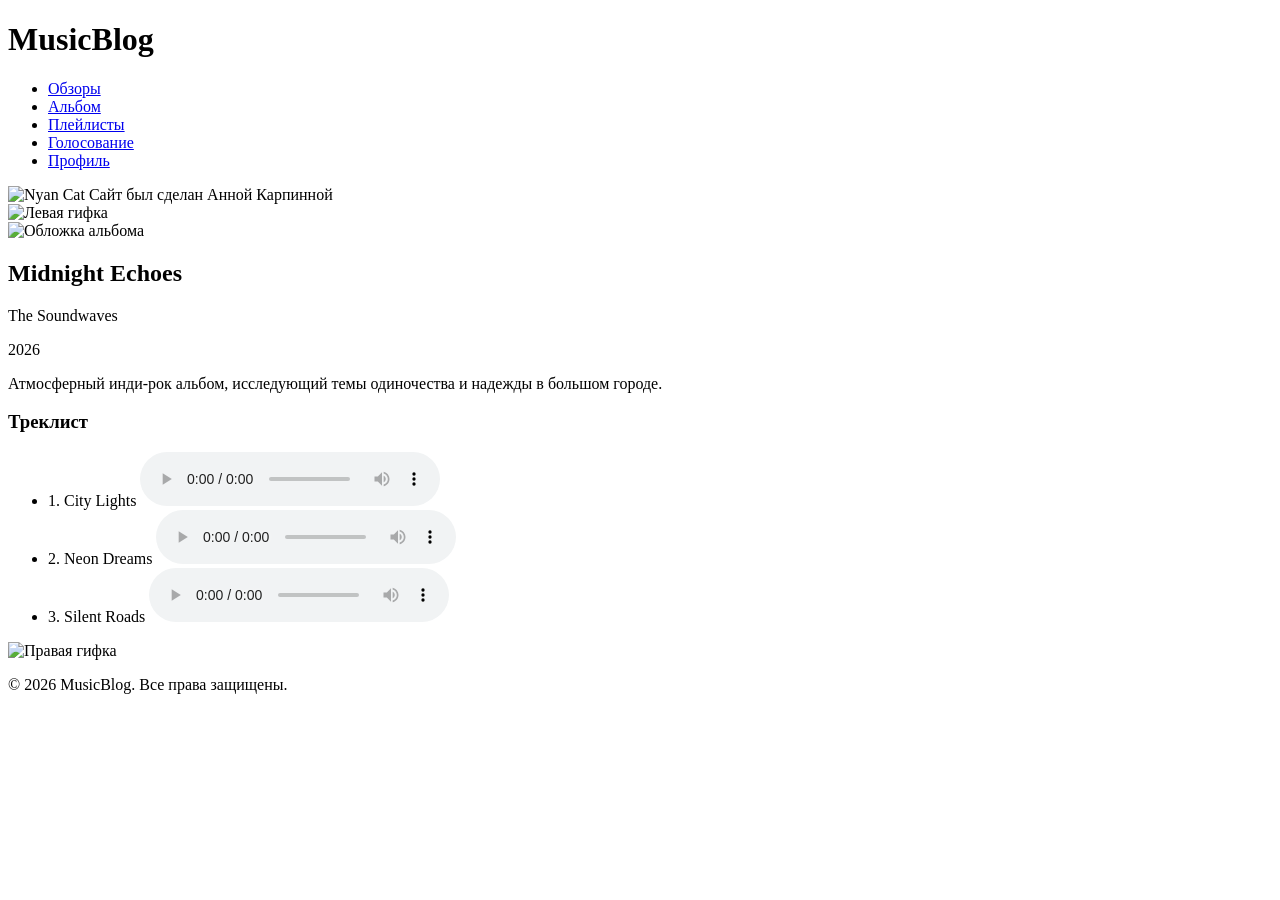
==== album.html @ 11b35b08 "Add files via upload" ====
<!DOCTYPE html>
<html lang="ru">
<head>
  <meta charset="UTF-8" />
  <meta name="viewport" content="width=device-width, initial-scale=1.0"/>
  <title>MusicBlog — Альбом</title>
  <link rel="stylesheet" href="css/style.css" />
</head>
<body>
  <header>
    <h1> MusicBlog</h1>
  </header>
  <nav>
    <ul>
      <li><a href="index.html">Обзоры</a></li>
      <li><a href="album.html" class="active">Альбом</a></li>
      <li><a href="playlists.html">Плейлисты</a></li>
      <li><a href="voting.html">Голосование</a></li>
      <li><a href="profile.html">Профиль</a></li>
    </ul>
  </nav>
  <!-- Бегущая строка -->
  <div class="ticker-wrap">
    <div class="ticker">
      <div class="ticker-item">
        <img src="https://raw.githubusercontent.com/AnnaKarpina/save_img/main/975688a56fd69efe0060173314902a14.gif" alt="Nyan Cat" class="ticker-gif">
        <span>Сайт был сделан Анной Карпинной</span>
      </div>
    </div>
  </div>
  
  <main class="main-with-gifs">
    <aside class="gif-container left-gif">
      <img src="https://raw.githubusercontent.com/AnnaKarpina/save_img/main/54c3b97471e0646adf3f01c661cfa048.gif" alt="Левая гифка">
    </aside>
    
    <div class="content">
      <article class="album-card">
        <img src="https://raw.githubusercontent.com/AnnaKarpina/save_img/main/2026-10-05_12-59.png" alt="Обложка альбома" class="album-cover">
        <h2>Midnight Echoes</h2>
        <p class="artist">The Soundwaves</p>
        <p class="year">2026</p>
        <p class="description">Атмосферный инди-рок альбом, исследующий темы одиночества и надежды в большом городе.</p>
        
        <h3>Треклист</h3>
        <ul class="tracklist">
          <li>
            <span>1. City Lights</span>
            <audio controls src="https://www.soundhelix.com/examples/mp3/SoundHelix-Song-1.mp3"></audio>
          </li>
          <li>
            <span>2. Neon Dreams</span>
            <audio controls src="https://www.soundhelix.com/examples/mp3/SoundHelix-Song-2.mp3"></audio>
          </li>
          <li>
            <span>3. Silent Roads</span>
            <audio controls src="https://www.soundhelix.com/examples/mp3/SoundHelix-Song-3.mp3"></audio>
          </li>
        </ul>
      </article>
    </div>
    
    <aside class="gif-container right-gif">
      <img src="https://raw.githubusercontent.com/AnnaKarpina/save_img/main/54c3b97471e0646adf3f01c661cfa048.gif" alt="Правая гифка">
    </aside>
  </main>
  
  <footer>
    <p>© 2026 MusicBlog. Все права защищены.</p>
  </footer>
</body>
</html>
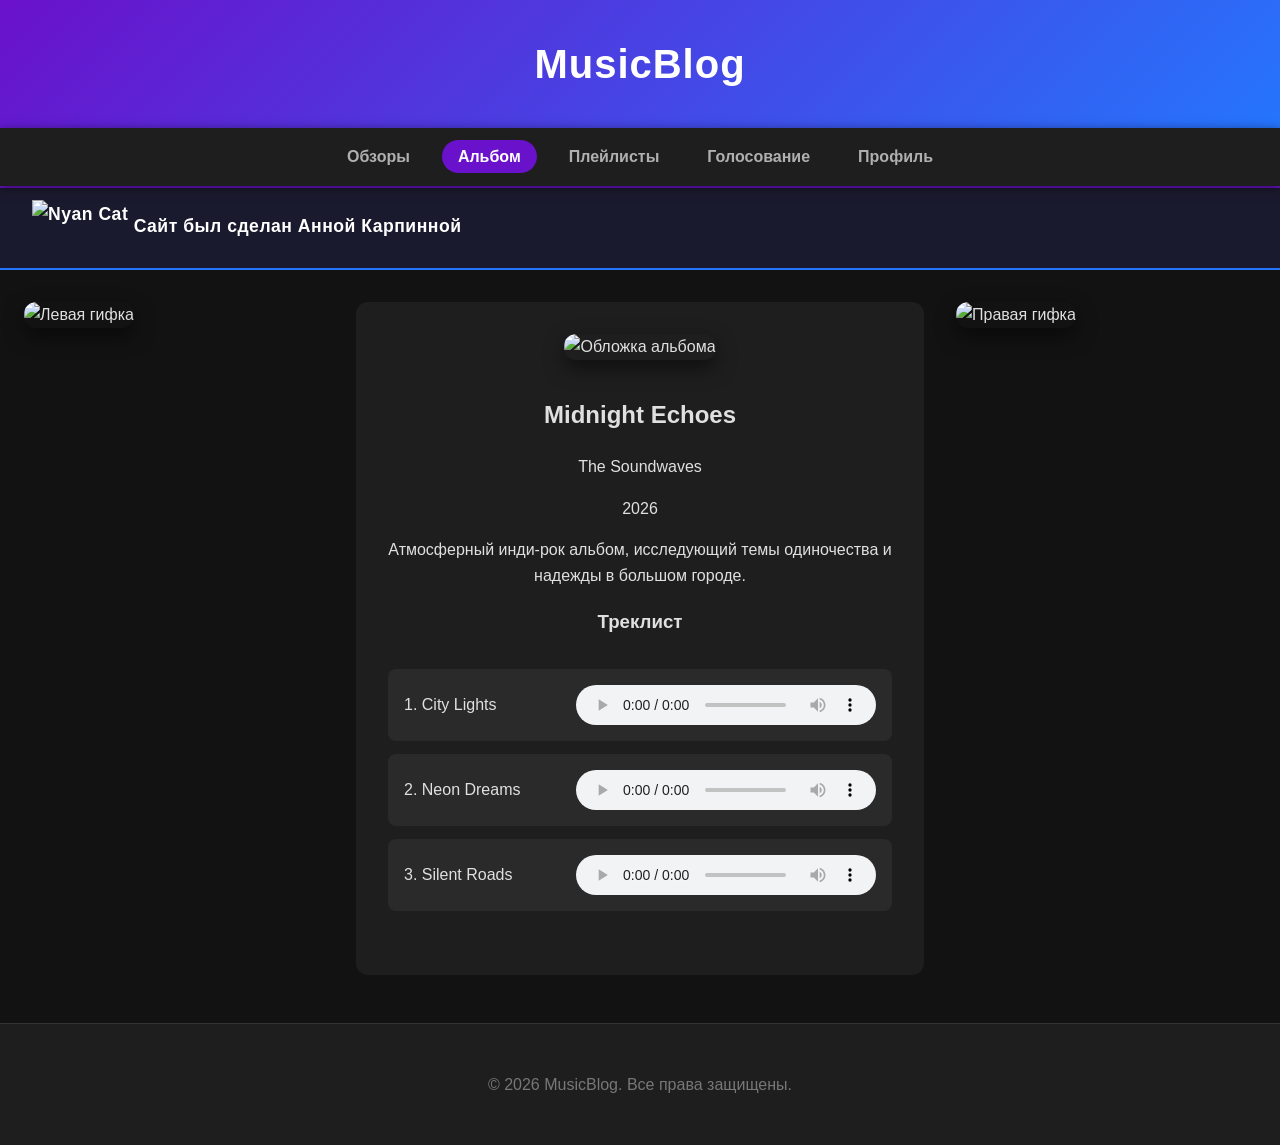
==== commit a08e8184: "Add files via upload" ====
--- a/album.html
+++ b/album.html
@@ -4,7 +4,7 @@
   <meta charset="UTF-8" />
   <meta name="viewport" content="width=device-width, initial-scale=1.0"/>
   <title>MusicBlog — Альбом</title>
-  <link rel="stylesheet" href="css/style.css" />
+  <link rel="stylesheet" href="style.css" />
 </head>
 <body>
   <header>
--- a/style.css
+++ b/style.css
@@ -0,0 +1,259 @@
+body {
+  font-family: 'Segoe UI', Tahoma, Geneva, Verdana, sans-serif;
+  margin: 0;
+  padding: 0;
+  background-color: #121212;
+  color: #e0e0e0;
+  line-height: 1.6;
+}
+
+header {
+  background: linear-gradient(135deg, #6a11cb 0%, #2575fc 100%);
+  color: white;
+  padding: 2rem;
+  text-align: center;
+}
+
+header h1 { margin: 0; font-size: 2.5rem; letter-spacing: 1px; }
+header p { margin: 0.5rem 0 0; opacity: 0.9; }
+
+nav {
+  background-color: #1e1e1e;
+  padding: 1rem;
+  position: sticky;
+  top: 0;
+  z-index: 100;
+  box-shadow: 0 2px 10px rgba(0,0,0,0.5);
+}
+
+nav ul {
+  list-style: none;
+  margin: 0;
+  padding: 0;
+  display: flex;
+  flex-wrap: wrap;
+  justify-content: center;
+  gap: 1rem;
+}
+
+nav a {
+  text-decoration: none;
+  color: #b0b0b0;
+  font-weight: 600;
+  padding: 0.5rem 1rem;
+  border-radius: 20px;
+  transition: all 0.3s ease;
+}
+
+nav a:hover, nav a.active {
+  background-color: #6a11cb;
+  color: white;
+}
+
+main {
+  max-width: 1000px;
+  margin: 2rem auto;
+  padding: 0 1.5rem;
+}
+
+/* Карточки */
+.review-card, .profile-section, .voting-card {
+  background-color: #1e1e1e;
+  border-radius: 12px;
+  padding: 1.5rem;
+  margin-bottom: 1.5rem;
+  border: 1px solid #333;
+}
+
+.review-card h2 { color: #2575fc; margin-top: 0; }
+.meta { color: #aaa; font-style: italic; }
+.rating { color: #ffd700; font-weight: bold; }
+
+/* Комментарии */
+.comments-section { margin-top: 1.5rem; padding-top: 1rem; border-top: 1px solid #333; }
+.comment { background-color: #2a2a2a; padding: 0.8rem; border-radius: 8px; margin-bottom: 0.5rem; }
+.comment-form { display: flex; flex-direction: column; gap: 0.5rem; margin-top: 1rem; }
+.comment-form input, .comment-form textarea {
+  background-color: #2a2a2a;
+  border: 1px solid #444;
+  color: white;
+  padding: 0.8rem;
+  border-radius: 6px;
+  font-family: inherit;
+}
+.comment-form button {
+  background-color: #2575fc;
+  color: white;
+  border: none;
+  padding: 0.8rem;
+  border-radius: 6px;
+  cursor: pointer;
+  font-weight: bold;
+  transition: background 0.3s;
+}
+.comment-form button:hover { background-color: #1a5bca; }
+
+/* Альбом */
+.album-card { text-align: center; background-color: #1e1e1e; padding: 2rem; border-radius: 12px; }
+.album-cover { width: 250px; height: 250px; object-fit: cover; border-radius: 12px; box-shadow: 0 8px 20px rgba(0,0,0,0.5); margin-bottom: 1rem; }
+.tracklist { list-style: none; padding: 0; text-align: left; max-width: 600px; margin: 2rem auto; }
+.tracklist li {
+  background-color: #2a2a2a;
+  margin-bottom: 0.8rem;
+  padding: 1rem;
+  border-radius: 8px;
+  display: flex;
+  justify-content: space-between;
+  align-items: center;
+  flex-wrap: wrap;
+  gap: 1rem;
+}
+.tracklist audio { height: 40px; max-width: 300px; }
+
+/* Плейлисты */
+.playlists-grid { display: grid; grid-template-columns: repeat(auto-fill, minmax(280px, 1fr)); gap: 1.5rem; }
+.playlist-card {
+  background-color: #1e1e1e;
+  border-radius: 12px;
+  padding: 1.5rem;
+  text-align: center;
+  border: 1px solid #333;
+  transition: transform 0.3s;
+}
+.playlist-card:hover { transform: translateY(-5px); border-color: #6a11cb; }
+.playlist-card img { width: 100%; border-radius: 8px; margin-bottom: 1rem; }
+.track-list { list-style: none; padding: 0; text-align: left; font-size: 0.9rem; color: #aaa; }
+.btn-play {
+  background-color: #1db954;
+  color: white;
+  border: none;
+  padding: 0.8rem 1.5rem;
+  border-radius: 20px;
+  cursor: pointer;
+  font-weight: bold;
+  margin-top: 1rem;
+  width: 100%;
+  transition: background 0.3s;
+}
+.btn-play:hover { background-color: #1ed760; }
+
+/* Голосование */
+.voting-card { display: flex; justify-content: space-between; align-items: center; }
+.btn-vote {
+  background-color: #e91e63;
+  color: white;
+  border: none;
+  padding: 0.8rem 1.5rem;
+  border-radius: 20px;
+  cursor: pointer;
+  font-weight: bold;
+  transition: background 0.3s;
+}
+.btn-vote:hover { background-color: #c2185b; }
+
+/* Профиль */
+.profile-header { text-align: center; margin-bottom: 2rem; }
+.avatar { font-size: 4rem; margin-bottom: 0.5rem; }
+
+footer {
+  text-align: center;
+  padding: 2rem;
+  background-color: #1e1e1e;
+  color: #777;
+  margin-top: 3rem;
+  border-top: 1px solid #333;
+}
+
+/* --- Бегущая строка (Ticker) --- */
+.ticker-wrap {
+  width: 100%;
+  overflow: hidden; /* Скрываем текст, когда он уходит за границы */
+  background-color: #1a1a2e; /* Тёмный фон, сочетающийся с вашим дизайном */
+  border-top: 2px solid #6a11cb;
+  border-bottom: 2px solid #2575fc;
+  padding: 0.8rem 0;
+  white-space: nowrap; /* Запрещаем перенос текста на новую строку */
+  display: flex;
+  align-items: center;  
+}
+
+.ticker {
+  display: inline-block;
+  animation: ticker-scroll 15s linear infinite; /* 15s — это скорость (чем меньше число, тем быстрее) */
+}
+
+.ticker-item {
+  display: inline-flex;
+  align-items: center;
+  gap: 10px;  
+  display: inline-block;
+  padding: 0 2rem;
+  font-size: 1.1rem;
+  font-weight: 600;
+  color: #ffffff;
+  letter-spacing: 0.5px;
+}
+
+.ticker-gif {
+  height: 55px;
+  width: auto;
+  display: inline-block;
+  vertical-align: middle;
+}
+
+@keyframes ticker-scroll {
+  0% {
+    transform: translateX(100vw);
+  }
+  100% {
+    transform: translateX(-100%);
+  }
+}
+
+.ticker-wrap:hover .ticker {
+  animation-play-state: paused;
+}
+
+/* Гифки */
+.main-with-gifs {
+  display: flex;
+  justify-content: center;
+  gap: 2rem;
+  max-width: 1400px;
+  margin: 2rem auto;
+  padding: 0 1.5rem;
+  align-items: flex-start;
+}
+
+.gif-container {
+  flex: 0 0 300px;
+  position: sticky;
+  top: 100px;
+}
+
+.gif-container img {
+  width: 100%;
+  height: 700px;
+  object-fit: cover;
+  border-radius: 12px;
+  box-shadow: 0 8px 20px rgba(0,0,0,0.5);
+}
+
+.content {
+  flex: 1;
+  max-width: 700px;
+}
+
+/* На планшетах убираем левую гифку */
+@media (max-width: 1200px) {
+  .left-gif {
+    display: none;
+  }
+}
+
+/* На телефонах убираем обе */
+@media (max-width: 768px) {
+  .gif-container {
+    display: none;
+  }
+}
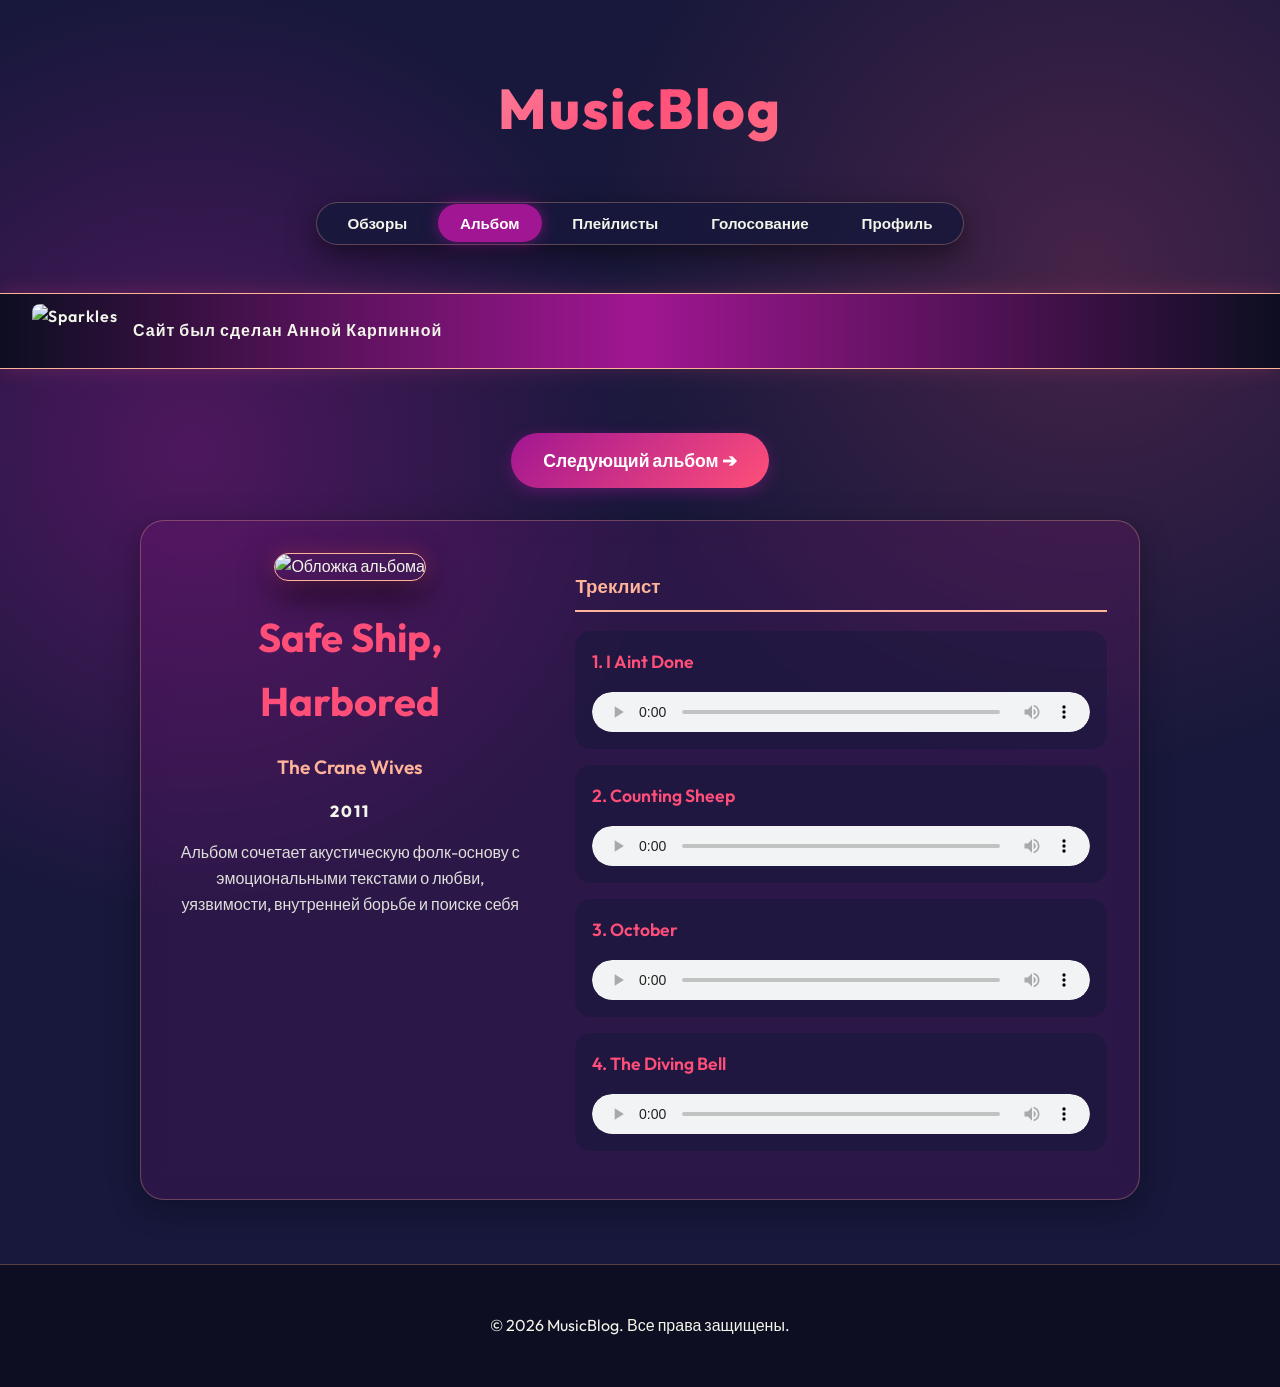
==== commit 0b830416: "Add files via upload" ====
--- a/album.html
+++ b/album.html
@@ -8,7 +8,7 @@
 </head>
 <body>
   <header>
-    <h1> MusicBlog</h1>
+    <h1>MusicBlog</h1>
   </header>
   <nav>
     <ul>
@@ -19,54 +19,37 @@
       <li><a href="profile.html">Профиль</a></li>
     </ul>
   </nav>
-  <!-- Бегущая строка -->
+  
   <div class="ticker-wrap">
     <div class="ticker">
       <div class="ticker-item">
-        <img src="https://raw.githubusercontent.com/AnnaKarpina/save_img/main/975688a56fd69efe0060173314902a14.gif" alt="Nyan Cat" class="ticker-gif">
+        <img src="https://raw.githubusercontent.com/AnnaKarpina/my_site/main/sparks.gif" alt="Sparkles" class="ticker-gif">
         <span>Сайт был сделан Анной Карпинной</span>
       </div>
     </div>
   </div>
   
   <main class="main-with-gifs">
-    <aside class="gif-container left-gif">
-      <img src="https://raw.githubusercontent.com/AnnaKarpina/save_img/main/54c3b97471e0646adf3f01c661cfa048.gif" alt="Левая гифка">
-    </aside>
-    
-    <div class="content">
-      <article class="album-card">
-        <img src="https://raw.githubusercontent.com/AnnaKarpina/save_img/main/2026-10-05_12-59.png" alt="Обложка альбома" class="album-cover">
-        <h2>Midnight Echoes</h2>
-        <p class="artist">The Soundwaves</p>
-        <p class="year">2026</p>
-        <p class="description">Атмосферный инди-рок альбом, исследующий темы одиночества и надежды в большом городе.</p>
-        
-        <h3>Треклист</h3>
-        <ul class="tracklist">
-          <li>
-            <span>1. City Lights</span>
-            <audio controls src="https://www.soundhelix.com/examples/mp3/SoundHelix-Song-1.mp3"></audio>
-          </li>
-          <li>
-            <span>2. Neon Dreams</span>
-            <audio controls src="https://www.soundhelix.com/examples/mp3/SoundHelix-Song-2.mp3"></audio>
-          </li>
-          <li>
-            <span>3. Silent Roads</span>
-            <audio controls src="https://www.soundhelix.com/examples/mp3/SoundHelix-Song-3.mp3"></audio>
-          </li>
-        </ul>
-      </article>
+    <div class="content" style="max-width: 1000px; margin: 0 auto;">
+      
+      <!-- Кнопка переключения альбомов -->
+      <div style="text-align: center; margin-bottom: 2rem;">
+        <button class="btn-switch" onclick="switchAlbum()">Следующий альбом ➔</button>
+      </div>
+
+      <!-- Контейнер для рендера альбома -->
+      <div id="album-container">
+        <p>Загрузка альбома...</p>
+      </div>
+
     </div>
-    
-    <aside class="gif-container right-gif">
-      <img src="https://raw.githubusercontent.com/AnnaKarpina/save_img/main/54c3b97471e0646adf3f01c661cfa048.gif" alt="Правая гифка">
-    </aside>
   </main>
   
   <footer>
     <p>© 2026 MusicBlog. Все права защищены.</p>
   </footer>
+  
+  <!-- Подключаем скрипт для рендера -->
+  <script src="script.js"></script>
 </body>
 </html>
--- a/style.css
+++ b/style.css
@@ -1,29 +1,70 @@
+/* Импорт шрифта для большей индивидуальности */
+@import url('https://fonts.googleapis.com/css2?family=Outfit:wght@300;400;600;800&display=swap');
+
+:root {
+  /* Новая неоновая палитра */
+  --lilac: #F2F5EA;    /* Ivory - Основной текст */
+  --pink: #FF4F79;     /* Bubblegum Pink - Заголовки, акценты */
+  --violet: #FFB49A;   /* Powder Blush - Рамки, фокусы */
+  --cobalt: #A11692;   /* Dark Magenta - Кнопки, активные элементы */
+  --ink: #17183B;      /* Space Indigo - Основной фон */
+
+  /* Дополнительные оттенки */
+  --bg-dark: #0D0E21;  /* Темный индиго - Футер, бегущая строка */
+  --card-bg: rgba(161, 22, 146, 0.15); /* Маджента с прозрачностью */
+  --glass-border: rgba(255, 180, 154, 0.3); /* Powder Blush с прозрачностью */
+}
+
 body {
-  font-family: 'Segoe UI', Tahoma, Geneva, Verdana, sans-serif;
+  font-family: 'Outfit', sans-serif;
   margin: 0;
   padding: 0;
-  background-color: #121212;
-  color: #e0e0e0;
+  background-color: var(--ink);
+  background-image:
+    radial-gradient(circle at 15% 50%, rgba(161, 22, 146, 0.4), transparent 40%),
+    radial-gradient(circle at 85% 30%, rgba(255, 79, 121, 0.2), transparent 40%);
+  background-attachment: fixed;
+  color: var(--lilac);
   line-height: 1.6;
 }
 
 header {
-  background: linear-gradient(135deg, #6a11cb 0%, #2575fc 100%);
-  color: white;
-  padding: 2rem;
+  padding: 4rem 2rem 3rem;
   text-align: center;
-}
-
-header h1 { margin: 0; font-size: 2.5rem; letter-spacing: 1px; }
-header p { margin: 0.5rem 0 0; opacity: 0.9; }
-
+  position: relative;
+}
+
+header h1 {
+  margin: 0;
+  font-size: 3.5rem;
+  font-weight: 800;
+  background: linear-gradient(135deg, var(--lilac), var(--pink), var(--violet));
+  -webkit-background-clip: text;
+  -webkit-text-fill-color: transparent;
+  letter-spacing: 2px;
+}
+
+header p {
+  margin: 1rem 0 0;
+  font-size: 1.2rem;
+  color: var(--violet);
+  letter-spacing: 1px;
+}
+
+/* Навигация в виде плавающей капсулы */
 nav {
-  background-color: #1e1e1e;
-  padding: 1rem;
   position: sticky;
-  top: 0;
+  top: 20px;
   z-index: 100;
-  box-shadow: 0 2px 10px rgba(0,0,0,0.5);
+  width: fit-content;
+  margin: 0 auto 3rem;
+  background: rgba(23, 24, 59, 0.85);
+  backdrop-filter: blur(16px);
+  -webkit-backdrop-filter: blur(16px);
+  border: 1px solid var(--glass-border);
+  border-radius: 50px;
+  padding: 0.5rem;
+  box-shadow: 0 10px 30px rgba(0, 0, 0, 0.5);
 }
 
 nav ul {
@@ -33,227 +74,406 @@
   display: flex;
   flex-wrap: wrap;
   justify-content: center;
-  gap: 1rem;
+  gap: 0.5rem;
 }
 
 nav a {
   text-decoration: none;
-  color: #b0b0b0;
+  color: var(--lilac);
   font-weight: 600;
-  padding: 0.5rem 1rem;
-  border-radius: 20px;
+  padding: 0.6rem 1.4rem;
+  border-radius: 30px;
   transition: all 0.3s ease;
+  font-size: 0.95rem;
 }
 
 nav a:hover, nav a.active {
-  background-color: #6a11cb;
-  color: white;
+  background: var(--cobalt);
+  color: #fff;
+  box-shadow: 0 0 15px rgba(161, 22, 146, 0.6);
 }
 
 main {
   max-width: 1000px;
-  margin: 2rem auto;
+  margin: 4rem auto;
   padding: 0 1.5rem;
 }
 
-/* Карточки */
-.review-card, .profile-section, .voting-card {
-  background-color: #1e1e1e;
+/* Эффект матового стекла для карточек */
+.review-card, .profile-section, .voting-card, .album-card, .playlist-card {
+  background: var(--card-bg);
+  backdrop-filter: blur(12px);
+  -webkit-backdrop-filter: blur(12px);
+  border: 1px solid var(--glass-border);
+  border-radius: 24px;
+  padding: 2rem;
+  margin-bottom: 2rem;
+  box-shadow: 0 8px 32px rgba(0, 0, 0, 0.3);
+  transition: transform 0.3s ease, border-color 0.3s ease, box-shadow 0.3s ease;
+}
+
+.review-card:hover, .playlist-card:hover, .album-card:hover {
+  transform: translateY(-5px);
+  border-color: var(--pink);
+  box-shadow: 0 12px 40px rgba(255, 79, 121, 0.2);
+}
+
+/* Сетка для обзоров */
+#reviews-container {
+  display: grid;
+  grid-template-columns: repeat(auto-fill, minmax(320px, 1fr));
+  gap: 2rem;
+}
+
+.review-card h2 {
+  color: var(--pink);
+  margin-top: 0;
+  font-size: 1.5rem;
+  border-bottom: 1px solid var(--violet);
+  padding-bottom: 0.5rem;
+}
+.meta { color: var(--lilac); opacity: 0.8; font-size: 0.9rem; margin-bottom: 0.5rem;}
+.rating {
+  color: var(--violet);
+  font-weight: 800;
+  font-size: 1.1rem;
+  display: inline-block;
+  background: rgba(255, 180, 154, 0.15);
+  padding: 0.2rem 0.8rem;
+  border-radius: 20px;
+}
+
+/* Комментарии */
+.comments-section { margin-top: 1.5rem; padding-top: 1.5rem; border-top: 1px dashed var(--violet); }
+.comment {
+  background: rgba(23, 24, 59, 0.6);
+  padding: 1rem;
   border-radius: 12px;
-  padding: 1.5rem;
+  margin-bottom: 0.8rem;
+  border-left: 3px solid var(--pink);
+  font-size: 0.9rem;
+}
+.comment strong { color: var(--pink); }
+
+.comment-form { display: flex; flex-direction: column; gap: 0.8rem; margin-top: 1rem; }
+.comment-form input, .comment-form textarea {
+  background: rgba(23, 24, 59, 0.5);
+  border: 1px solid var(--glass-border);
+  color: var(--lilac);
+  padding: 1rem;
+  border-radius: 12px;
+  font-family: inherit;
+  transition: outline 0.3s;
+}
+.comment-form input:focus, .comment-form textarea:focus {
+  outline: 2px solid var(--violet);
+  background: rgba(23, 24, 59, 0.8);
+}
+.comment-form button {
+  background: linear-gradient(135deg, var(--cobalt), var(--pink));
+  color: #fff;
+  border: none;
+  padding: 1rem;
+  border-radius: 12px;
+  cursor: pointer;
+  font-weight: 800;
+  font-size: 1rem;
+  transition: all 0.3s;
+}
+.comment-form button:hover {
+  box-shadow: 0 0 20px rgba(161, 22, 146, 0.6);
+  transform: scale(1.02);
+}
+
+/* Страница Альбома: Две колонки */
+.album-card {
+  display: grid;
+  grid-template-columns: 1fr 1.5fr;
+  gap: 3rem;
+  align-items: start;
+  text-align: left;
+}
+
+.album-info { text-align: center; }
+.album-cover {
+  width: 100%;
+  max-width: 300px;
+  border-radius: 20px;
+  box-shadow: 0 15px 35px rgba(0,0,0,0.6), 0 0 20px rgba(255, 79, 121, 0.3);
   margin-bottom: 1.5rem;
-  border: 1px solid #333;
-}
-
-.review-card h2 { color: #2575fc; margin-top: 0; }
-.meta { color: #aaa; font-style: italic; }
-.rating { color: #ffd700; font-weight: bold; }
-
-/* Комментарии */
-.comments-section { margin-top: 1.5rem; padding-top: 1rem; border-top: 1px solid #333; }
-.comment { background-color: #2a2a2a; padding: 0.8rem; border-radius: 8px; margin-bottom: 0.5rem; }
-.comment-form { display: flex; flex-direction: column; gap: 0.5rem; margin-top: 1rem; }
-.comment-form input, .comment-form textarea {
-  background-color: #2a2a2a;
-  border: 1px solid #444;
-  color: white;
-  padding: 0.8rem;
-  border-radius: 6px;
-  font-family: inherit;
-}
-.comment-form button {
-  background-color: #2575fc;
-  color: white;
+  border: 1px solid var(--violet);
+}
+
+.album-card h2 { color: var(--pink); font-size: 2.5rem; margin: 0 0 0.5rem; }
+.artist { color: var(--violet); font-size: 1.2rem; font-weight: 600; margin-bottom: 0.5rem;}
+.year { color: var(--lilac); font-weight: 800; letter-spacing: 2px;}
+.description { color: var(--lilac); opacity: 0.9; margin-bottom: 2rem; }
+
+.album-card h3 { color: var(--violet); border-bottom: 2px solid var(--violet); padding-bottom: 0.5rem; }
+
+.tracklist { list-style: none; padding: 0; margin: 0; }
+.tracklist li {
+  background: rgba(23, 24, 59, 0.5);
+  border: 1px solid transparent;
+  margin-bottom: 1rem;
+  padding: 1rem;
+  border-radius: 16px;
+  display: flex;
+  flex-direction: column;
+  gap: 1rem;
+  transition: all 0.3s;
+}
+.tracklist li:hover {
+  border-color: var(--cobalt);
+  background: rgba(161, 22, 146, 0.2);
+}
+.tracklist span { font-weight: 600; font-size: 1.1rem; color: var(--pink); }
+.tracklist audio { width: 100%; height: 40px; border-radius: 20px; outline: none; }
+
+/* Плейлисты */
+.playlists-grid { display: grid; grid-template-columns: repeat(auto-fill, minmax(300px, 1fr)); gap: 2rem; }
+.playlist-card { text-align: center; padding: 1.5rem; }
+.playlist-card img {
+  width: 100%;
+  aspect-ratio: 1/1;
+  object-fit: cover;
+  border-radius: 16px;
+  margin-bottom: 1.5rem;
+  box-shadow: 0 10px 20px rgba(0,0,0,0.4);
+}
+.playlist-card h3 { color: var(--pink); font-size: 1.4rem; margin-top: 0; }
+.track-list { list-style: none; padding: 0; text-align: left; font-size: 0.95rem; color: var(--lilac); }
+.track-list li { margin-bottom: 0.5rem; opacity: 0.8; }
+
+/* ИСПРАВЛЕНО: стили для треков внутри плейлиста с аудио */
+.playlist-card .track-list li.playlist-track {
+  display: flex;
+  flex-direction: column;
+  gap: 0.5rem;
+  margin-bottom: 1rem;
+  padding-bottom: 0.8rem;
+  border-bottom: 1px dashed var(--glass-border);
+  opacity: 1;
+}
+.playlist-card .track-list li.playlist-track:last-child {
+  border-bottom: none;
+  margin-bottom: 0;
+}
+.playlist-track-name {
+  font-weight: 600;
+  color: var(--lilac);
+}
+.playlist-card .track-list audio {
+  width: 100%;
+  height: 36px;
+  border-radius: 18px;
+  outline: none;
+}
+
+.btn-play {
+  background: var(--violet);
+  color: var(--ink);
   border: none;
-  padding: 0.8rem;
-  border-radius: 6px;
+  padding: 1rem 1.5rem;
+  border-radius: 30px;
   cursor: pointer;
-  font-weight: bold;
-  transition: background 0.3s;
-}
-.comment-form button:hover { background-color: #1a5bca; }
-
-/* Альбом */
-.album-card { text-align: center; background-color: #1e1e1e; padding: 2rem; border-radius: 12px; }
-.album-cover { width: 250px; height: 250px; object-fit: cover; border-radius: 12px; box-shadow: 0 8px 20px rgba(0,0,0,0.5); margin-bottom: 1rem; }
-.tracklist { list-style: none; padding: 0; text-align: left; max-width: 600px; margin: 2rem auto; }
-.tracklist li {
-  background-color: #2a2a2a;
-  margin-bottom: 0.8rem;
-  padding: 1rem;
-  border-radius: 8px;
+  font-weight: 800;
+  margin-top: 1.5rem;
+  width: 100%;
+  transition: all 0.3s;
+  font-size: 1rem;
+}
+.btn-play:hover {
+  background: var(--lilac);
+  box-shadow: 0 0 20px rgba(255, 79, 121, 0.4);
+}
+
+/* Голосование */
+.voting-card { display: flex; justify-content: space-between; align-items: center; padding: 1.5rem 2rem; }
+.voting-card h3 { color: var(--lilac); margin: 0 0 0.5rem; }
+.voting-card p { margin: 0; color: var(--violet); }
+.voting-card strong { color: var(--violet); font-size: 1.2rem; }
+.btn-vote {
+  background: transparent;
+  color: var(--pink);
+  border: 2px solid var(--pink);
+  padding: 0.8rem 1.5rem;
+  border-radius: 30px;
+  cursor: pointer;
+  font-weight: 800;
+  transition: all 0.3s;
   display: flex;
-  justify-content: space-between;
   align-items: center;
-  flex-wrap: wrap;
-  gap: 1rem;
-}
-.tracklist audio { height: 40px; max-width: 300px; }
-
-/* Плейлисты */
-.playlists-grid { display: grid; grid-template-columns: repeat(auto-fill, minmax(280px, 1fr)); gap: 1.5rem; }
-.playlist-card {
-  background-color: #1e1e1e;
-  border-radius: 12px;
-  padding: 1.5rem;
-  text-align: center;
-  border: 1px solid #333;
-  transition: transform 0.3s;
-}
-.playlist-card:hover { transform: translateY(-5px); border-color: #6a11cb; }
-.playlist-card img { width: 100%; border-radius: 8px; margin-bottom: 1rem; }
-.track-list { list-style: none; padding: 0; text-align: left; font-size: 0.9rem; color: #aaa; }
-.btn-play {
-  background-color: #1db954;
-  color: white;
-  border: none;
-  padding: 0.8rem 1.5rem;
-  border-radius: 20px;
-  cursor: pointer;
-  font-weight: bold;
-  margin-top: 1rem;
-  width: 100%;
-  transition: background 0.3s;
-}
-.btn-play:hover { background-color: #1ed760; }
-
-/* Голосование */
-.voting-card { display: flex; justify-content: space-between; align-items: center; }
-.btn-vote {
-  background-color: #e91e63;
-  color: white;
-  border: none;
-  padding: 0.8rem 1.5rem;
-  border-radius: 20px;
-  cursor: pointer;
-  font-weight: bold;
-  transition: background 0.3s;
-}
-.btn-vote:hover { background-color: #c2185b; }
+  gap: 0.5rem;
+}
+.btn-vote:hover {
+  background: var(--pink);
+  color: var(--ink);
+  box-shadow: 0 0 20px rgba(255, 79, 121, 0.5);
+}
 
 /* Профиль */
-.profile-header { text-align: center; margin-bottom: 2rem; }
-.avatar { font-size: 4rem; margin-bottom: 0.5rem; }
+.profile-header { text-align: center; margin-bottom: 3rem; }
+.avatar {
+  font-size: 5rem;
+  margin-bottom: 1rem;
+  display: inline-block;
+  background: linear-gradient(135deg, var(--pink), var(--cobalt));
+  -webkit-background-clip: text;
+  color: transparent;
+  text-shadow: 0 0 30px rgba(255, 79, 121, 0.5);
+}
+.profile-header h2 { color: var(--pink); font-size: 2.5rem; margin: 0; }
+.profile-header p { color: var(--lilac); opacity: 0.8; }
+.profile-section h3 { color: var(--violet); font-size: 1.5rem; border-bottom: 2px solid var(--cobalt); padding-bottom: 0.5rem; }
 
 footer {
   text-align: center;
   padding: 2rem;
-  background-color: #1e1e1e;
-  color: #777;
-  margin-top: 3rem;
-  border-top: 1px solid #333;
+  background: var(--bg-dark);
+  color: var(--lilac);
+  border-top: 1px solid var(--glass-border);
 }
 
 /* --- Бегущая строка (Ticker) --- */
 .ticker-wrap {
   width: 100%;
-  overflow: hidden; /* Скрываем текст, когда он уходит за границы */
-  background-color: #1a1a2e; /* Тёмный фон, сочетающийся с вашим дизайном */
-  border-top: 2px solid #6a11cb;
-  border-bottom: 2px solid #2575fc;
-  padding: 0.8rem 0;
-  white-space: nowrap; /* Запрещаем перенос текста на новую строку */
+  overflow: hidden;
+  background: linear-gradient(90deg, var(--bg-dark), var(--cobalt), var(--bg-dark));
+  border-top: 1px solid var(--violet);
+  border-bottom: 1px solid var(--violet);
+  padding: 0.6rem 0;
+  white-space: nowrap;
   display: flex;
-  align-items: center;  
+  align-items: center;
+  box-shadow: 0 0 20px rgba(255, 79, 121, 0.2);
 }
 
 .ticker {
   display: inline-block;
-  animation: ticker-scroll 15s linear infinite; /* 15s — это скорость (чем меньше число, тем быстрее) */
+  animation: ticker-scroll 20s linear infinite;
 }
 
 .ticker-item {
   display: inline-flex;
   align-items: center;
-  gap: 10px;  
-  display: inline-block;
+  gap: 15px;
   padding: 0 2rem;
-  font-size: 1.1rem;
+  font-size: 1rem;
   font-weight: 600;
-  color: #ffffff;
-  letter-spacing: 0.5px;
+  color: var(--lilac);
+  letter-spacing: 1px;
 }
 
 .ticker-gif {
   height: 55px;
   width: auto;
-  display: inline-block;
-  vertical-align: middle;
+  border-radius: 8px;
 }
 
 @keyframes ticker-scroll {
-  0% {
-    transform: translateX(100vw);
-  }
-  100% {
-    transform: translateX(-100%);
-  }
+  0% { transform: translateX(100vw); }
+  100% { transform: translateX(-100%); }
 }
 
 .ticker-wrap:hover .ticker {
   animation-play-state: paused;
 }
 
-/* Гифки */
+/* Отступы для страниц с гифками */
 .main-with-gifs {
-  display: flex;
-  justify-content: center;
-  gap: 2rem;
-  max-width: 1400px;
-  margin: 2rem auto;
-  padding: 0 1.5rem;
-  align-items: flex-start;
-}
-
-.gif-container {
-  flex: 0 0 300px;
-  position: sticky;
-  top: 100px;
-}
-
-.gif-container img {
-  width: 100%;
-  height: 700px;
-  object-fit: cover;
+  margin: 4rem auto;
+}
+
+/* Адаптивность для страницы альбома */
+@media (max-width: 850px) {
+  .album-card {
+    grid-template-columns: 1fr;
+    text-align: center;
+  }
+  .tracklist li {
+    align-items: center;
+  }
+  #reviews-container {
+    grid-template-columns: 1fr;
+  }
+}
+
+/* Стиль для кнопки переключения альбома */
+.btn-switch {
+  background: linear-gradient(135deg, var(--cobalt), var(--pink));
+  color: #fff;
+  border: none;
+  padding: 1rem 2rem;
+  border-radius: 30px;
+  font-family: 'Outfit', sans-serif;
+  font-size: 1.1rem;
+  font-weight: 800;
+  cursor: pointer;
+  transition: all 0.3s ease;
+  box-shadow: 0 4px 15px rgba(161, 22, 146, 0.4);
+}
+
+.btn-switch:hover {
+  transform: translateY(-3px) scale(1.02);
+  box-shadow: 0 8px 25px rgba(255, 79, 121, 0.5);
+}
+
+.btn-switch:active {
+  transform: translateY(0) scale(0.98);
+}
+
+/* --- Дополнительные стили для работы плейлистов --- */
+.playlist-card.active-playlist {
+  border-color: var(--pink);
+  box-shadow: 0 0 25px rgba(255, 79, 121, 0.35);
+}
+
+.playlist-track.current-track {
+  color: var(--pink) !important;
+  opacity: 1 !important;
+  font-weight: 700;
+  position: relative;
+}
+
+.playlist-track.current-track::before {
+  content: "▶ ";
+  color: var(--pink);
+  font-size: 0.9rem;
+  margin-right: 4px;
+}
+
+.playlist-now-playing {
+  margin-top: 1rem;
+  padding: 0.8rem 1rem;
+  background: rgba(255, 79, 121, 0.12);
+  border: 1px solid var(--pink);
   border-radius: 12px;
-  box-shadow: 0 8px 20px rgba(0,0,0,0.5);
-}
-
-.content {
-  flex: 1;
-  max-width: 700px;
-}
-
-/* На планшетах убираем левую гифку */
-@media (max-width: 1200px) {
-  .left-gif {
-    display: none;
-  }
-}
-
-/* На телефонах убираем обе */
-@media (max-width: 768px) {
-  .gif-container {
-    display: none;
-  }
+  color: var(--lilac);
+  font-size: 0.9rem;
+  text-align: center;
+}
+
+.playlist-now-playing strong {
+  color: var(--pink);
+}
+
+.btn-play.playing {
+  background: var(--cobalt);
+  color: #fff;
+  box-shadow: 0 0 20px rgba(161, 22, 146, 0.6);
+}
+
+.btn-play.playing:hover {
+  background: var(--pink);
+  box-shadow: 0 0 25px rgba(255, 79, 121, 0.6);
+}
+
+.playlist-track-name {
+  cursor: pointer;
+  transition: color 0.2s;
+}
+
+.playlist-track-name:hover {
+  color: var(--pink);
 }
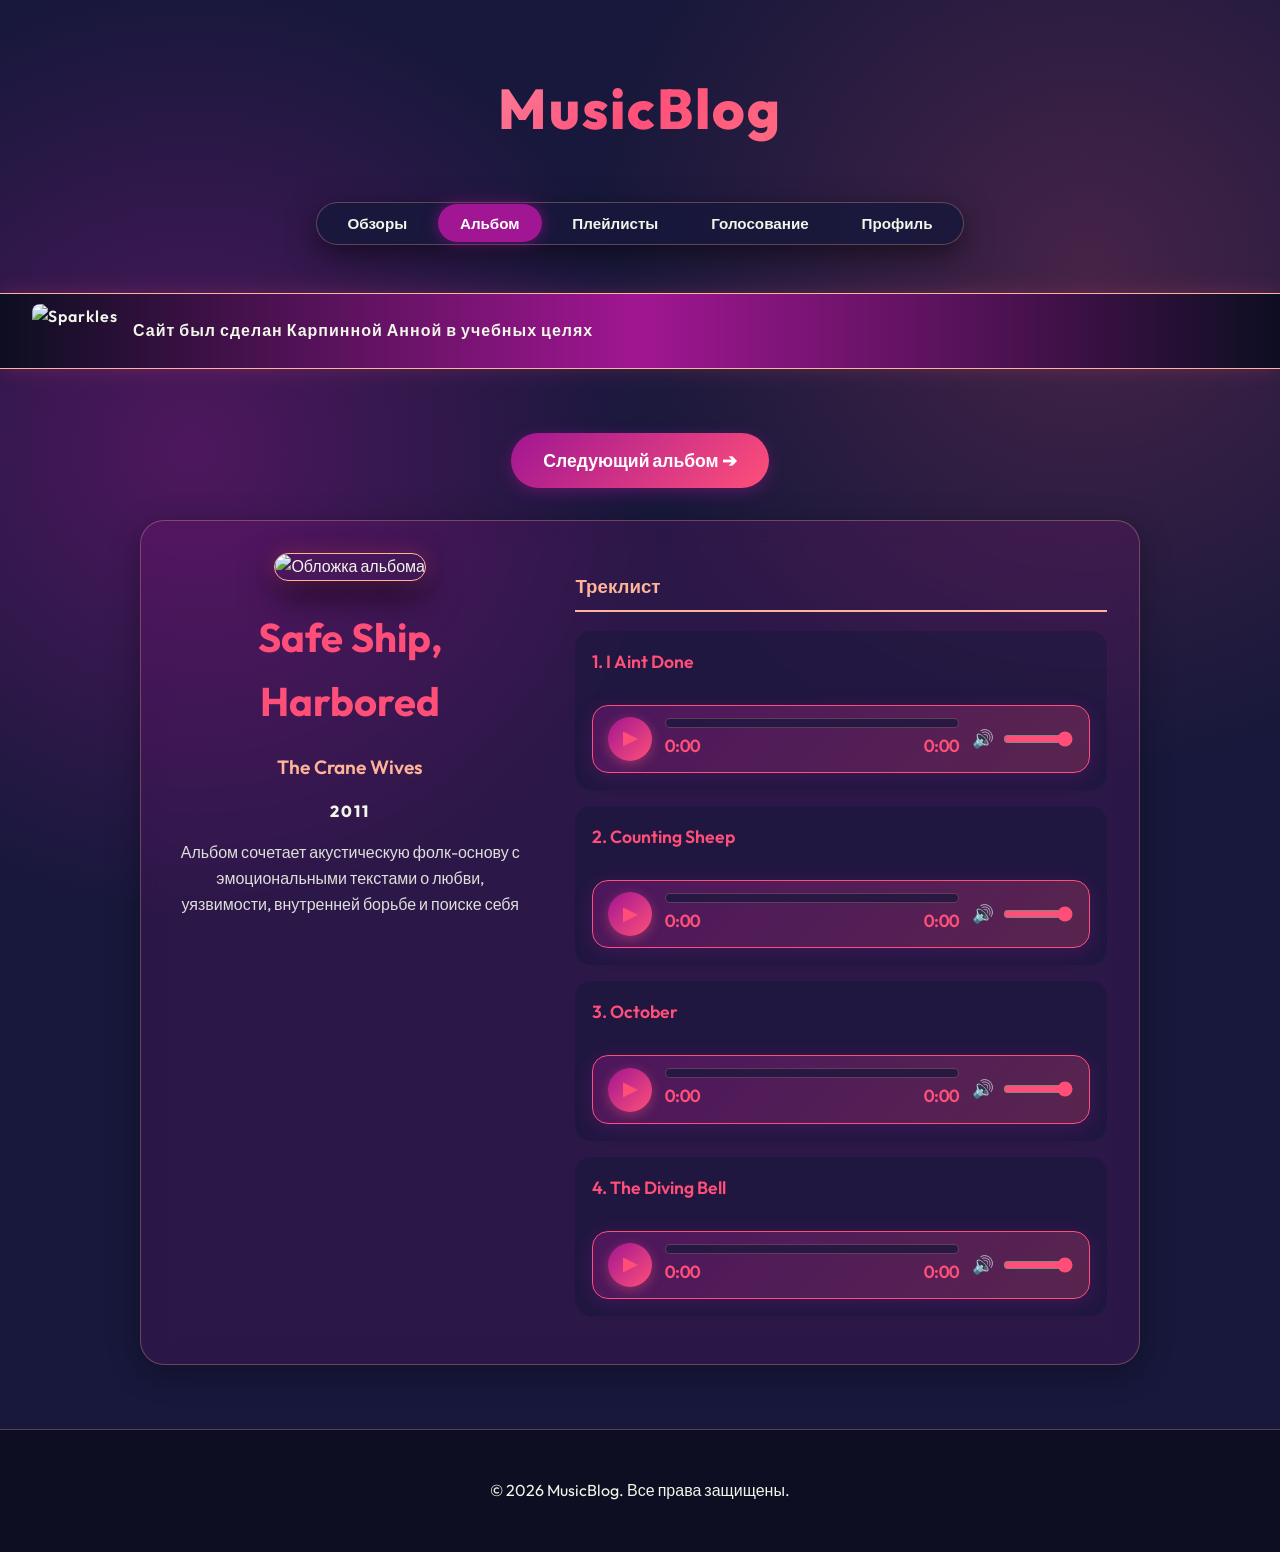
==== commit d6cb4fad: "Add files via upload" ====
--- a/album.html
+++ b/album.html
@@ -24,7 +24,7 @@
     <div class="ticker">
       <div class="ticker-item">
         <img src="https://raw.githubusercontent.com/AnnaKarpina/my_site/main/sparks.gif" alt="Sparkles" class="ticker-gif">
-        <span>Сайт был сделан Анной Карпинной</span>
+        <span>Сайт был сделан Карпинной Анной в учебных целях</span>
       </div>
     </div>
   </div>
--- a/style.css
+++ b/style.css
@@ -231,61 +231,227 @@
 .tracklist audio { width: 100%; height: 40px; border-radius: 20px; outline: none; }
 
 /* Плейлисты */
-.playlists-grid { display: grid; grid-template-columns: repeat(auto-fill, minmax(300px, 1fr)); gap: 2rem; }
-.playlist-card { text-align: center; padding: 1.5rem; }
-.playlist-card img {
+/* ============================================================
+   ПЛЕЙЛИСТЫ — переработанная раскладка
+   ============================================================ */
+
+/* Контейнер: колонка карточек-секций */
+.playlists-stack {
+  display: flex;
+  flex-direction: column;
+  gap: 2.5rem;
+}
+
+/* Каждый плейлист — «карточка» из двух колонок */
+.playlist-block {
+  display: grid;
+  grid-template-columns: 180px 1fr;   /* было 300px */
+  gap: 1.5rem;
+  background: var(--card-bg);
+  backdrop-filter: blur(12px);
+  -webkit-backdrop-filter: blur(12px);
+  border: 1px solid var(--glass-border);
+  border-radius: 24px;
+  padding: 1.25rem;
+  box-shadow: 0 8px 32px rgba(0, 0, 0, 0.3);
+  transition: border-color 0.3s ease, box-shadow 0.3s ease;
+}
+
+.playlist-block:hover {
+  border-color: var(--violet);
+  box-shadow: 0 12px 40px rgba(255, 79, 121, 0.15);
+}
+
+/* Левая колонка */
+.playlist-side {
+  display: flex;
+  flex-direction: column;
+  align-items: center;
+  text-align: center;
+  gap: 0.75rem;
+}
+
+.playlist-cover-wrap {
+  position: relative;
   width: 100%;
-  aspect-ratio: 1/1;
+  max-width: 180px;      /* новая строка */
+  margin: 0 auto;    
+  aspect-ratio: 1 / 1;
+  border-radius: 14px;
+  overflow: hidden;
+  box-shadow: 0 10px 30px rgba(0, 0, 0, 0.5), 0 0 20px rgba(161, 22, 146, 0.3);
+  border: 1px solid var(--violet);
+}
+
+.playlist-cover {
+  width: 100%;
+  height: 100%;
   object-fit: cover;
-  border-radius: 16px;
-  margin-bottom: 1.5rem;
-  box-shadow: 0 10px 20px rgba(0,0,0,0.4);
-}
-.playlist-card h3 { color: var(--pink); font-size: 1.4rem; margin-top: 0; }
-.track-list { list-style: none; padding: 0; text-align: left; font-size: 0.95rem; color: var(--lilac); }
-.track-list li { margin-bottom: 0.5rem; opacity: 0.8; }
-
-/* ИСПРАВЛЕНО: стили для треков внутри плейлиста с аудио */
-.playlist-card .track-list li.playlist-track {
+  display: block;
+  transition: transform 0.4s ease;
+}
+
+.playlist-block:hover .playlist-cover {
+  transform: scale(1.04);
+}
+
+.playlist-cover-overlay {
+  position: absolute;
+  inset: 0;
+  background: linear-gradient(180deg, transparent 50%, rgba(23, 24, 59, 0.6));
+  pointer-events: none;
+}
+
+.playlist-title {
+  color: var(--pink);
+  font-size: 1.15rem;
+  margin: 0.3rem 0 0;
+  font-weight: 800;
+}
+
+.playlist-desc {
+  color: var(--lilac);
+  opacity: 0.85;
+  font-size: 0.82rem;
+  margin: 0;
+  line-height: 1.4;
+}
+
+.playlist-count {
+  color: var(--violet);
+  font-size: 0.78rem;
+  font-weight: 600;
+  letter-spacing: 0.5px;
+  margin: 0;
+  padding: 0.2rem 0.8rem;
+  background: rgba(255, 180, 154, 0.12);
+  border-radius: 20px;
+}
+
+/* Правая колонка */
+.playlist-main {
   display: flex;
   flex-direction: column;
+  min-width: 0;
+}
+
+.playlist-tracks-title {
+  color: var(--violet);
+  font-size: 1.15rem;
+  margin: 0 0 1rem;
+  padding-bottom: 0.5rem;
+  border-bottom: 2px solid var(--cobalt);
+  letter-spacing: 0.5px;
+}
+
+/* Список треков */
+.playlist-tracklist {
+  list-style: none;
+  margin: 0;
+  padding: 0;
+}
+
+.playlist-track {
+  display: flex;
+  flex-direction: column;   /* было: row + space-between */
+  align-items: stretch;
   gap: 0.5rem;
-  margin-bottom: 1rem;
-  padding-bottom: 0.8rem;
-  border-bottom: 1px dashed var(--glass-border);
-  opacity: 1;
-}
-.playlist-card .track-list li.playlist-track:last-child {
-  border-bottom: none;
-  margin-bottom: 0;
-}
+  padding: 0.7rem 0.9rem;
+  margin-bottom: 0.6rem;
+  border-radius: 14px;
+  background: rgba(23,24,59,0.35);
+  border: 1px solid transparent;
+  transition: all 0.25s;
+}
+
+.playlist-track:hover {
+  background: rgba(161,22,146,0.25);
+  border-color: var(--violet);
+  /* убираем transform: translateX(4px) — он мешает ширине */
+}
+
+/* плеер внутри трека — на всю ширину */
+.playlist-track .cp {
+  width: 100%;
+  margin-top: 0.15rem;
+}
+
+/* строка с номером и названием — по-прежнему в ряд */
+.playlist-track-head {
+  display: flex;
+  align-items: center;
+  gap: 0.7rem;
+}
+
+.playlist-track-num {
+  flex-shrink: 0;
+  width: 30px;
+  height: 30px;
+  border-radius: 50%;
+  display: flex;
+  align-items: center;
+  justify-content: center;
+  font-size: 0.85rem;
+  font-weight: 800;
+  color: var(--ink);
+  background: linear-gradient(135deg, var(--violet), var(--pink));
+  box-shadow: 0 2px 8px rgba(255, 79, 121, 0.35);
+}
+
+.playlist-track.current-track .playlist-track-num {
+  background: linear-gradient(135deg, var(--pink), var(--cobalt));
+  color: #fff;
+  animation: cp-pulse 1.5s ease-in-out infinite;
+}
+
 .playlist-track-name {
+  color: var(--lilac);
   font-weight: 600;
-  color: var(--lilac);
-}
-.playlist-card .track-list audio {
+  font-size: 1rem;
+  overflow: hidden;
+  text-overflow: ellipsis;
+  white-space: nowrap;
+}
+
+.playlist-track.current-track .playlist-track-name {
+  color: var(--pink);
+}
+
+/* Кнопка «Слушать всё» в левой колонке */
+.btn-play-all {
   width: 100%;
-  height: 36px;
-  border-radius: 18px;
-  outline: none;
-}
-
-.btn-play {
-  background: var(--violet);
-  color: var(--ink);
+  padding: 0.7rem 1rem; 
+  margin-top: 0.5rem;
+  border-radius: 30px;
   border: none;
-  padding: 1rem 1.5rem;
-  border-radius: 30px;
-  cursor: pointer;
+  cursor: pointer;
+  font-family: inherit;
   font-weight: 800;
-  margin-top: 1.5rem;
-  width: 100%;
-  transition: all 0.3s;
-  font-size: 1rem;
-}
-.btn-play:hover {
-  background: var(--lilac);
-  box-shadow: 0 0 20px rgba(255, 79, 121, 0.4);
+  font-size: 0.9rem;
+  color: #fff;
+  background: linear-gradient(135deg, var(--cobalt), var(--pink));
+  box-shadow: 0 4px 15px rgba(161, 22, 146, 0.4);
+  transition: transform 0.2s, box-shadow 0.3s;
+}
+
+.btn-play-all:hover {
+  transform: translateY(-2px) scale(1.02);
+  box-shadow: 0 8px 25px rgba(255, 79, 121, 0.55);
+}
+
+.btn-play-all:active {
+  transform: scale(0.98);
+}
+
+/* Адаптивность: на узких экранах — одна колонка */
+@media (max-width: 820px) {
+  .playlist-block {
+    grid-template-columns: 1fr;
+  }
+  .playlist-side {
+    max-width: 320px;
+    margin: 0 auto;
+  }
 }
 
 /* Голосование */
@@ -436,13 +602,6 @@
   position: relative;
 }
 
-.playlist-track.current-track::before {
-  content: "▶ ";
-  color: var(--pink);
-  font-size: 0.9rem;
-  margin-right: 4px;
-}
-
 .playlist-now-playing {
   margin-top: 1rem;
   padding: 0.8rem 1rem;
@@ -476,4 +635,226 @@
 
 .playlist-track-name:hover {
   color: var(--pink);
+}
+
+/* ============================================================
+   КАСТОМНЫЕ ЦВЕТНЫЕ ПЛЕЕРЫ
+   ============================================================ */
+.cp {
+  background: linear-gradient(135deg, rgba(161,22,146,0.35), rgba(255,79,121,0.25));
+  border: 1px solid var(--pink);
+  border-radius: 16px;
+  padding: 0.7rem 0.9rem;
+  margin-top: 0.5rem;
+  box-shadow: 0 4px 18px rgba(161,22,146,0.25);
+  transition: box-shadow 0.3s, border-color 0.3s, transform 0.2s;
+}
+
+.cp:hover {
+  border-color: var(--violet);
+  box-shadow: 0 6px 24px rgba(255,79,121,0.35);
+}
+
+.cp.cp-active {
+  background: linear-gradient(135deg, rgba(161,22,146,0.55), rgba(255,79,121,0.45));
+  border-color: var(--violet);
+  box-shadow: 0 0 22px rgba(255,79,121,0.55);
+}
+
+.cp-row {
+  display: flex;
+  align-items: center;
+  gap: 0.8rem;
+}
+
+/* Кнопка play/pause */
+.cp-btn {
+  flex-shrink: 0;
+  width: 44px;
+  height: 44px;
+  border-radius: 50%;
+  border: none;
+  cursor: pointer;
+  background: linear-gradient(135deg, var(--cobalt), var(--pink));
+  color: #fff;
+  font-size: 1.1rem;
+  display: flex;
+  align-items: center;
+  justify-content: center;
+  transition: transform 0.2s, box-shadow 0.3s;
+  box-shadow: 0 3px 12px rgba(255,79,121,0.4);
+}
+
+.cp-btn:hover {
+  transform: scale(1.08);
+  box-shadow: 0 4px 18px rgba(255,79,121,0.7);
+}
+
+.cp-btn.cp-playing {
+  background: linear-gradient(135deg, var(--violet), var(--pink));
+  animation: cp-pulse 1.8s ease-in-out infinite;
+}
+
+@keyframes cp-pulse {
+  0%, 100% { box-shadow: 0 0 8px rgba(255,79,121,0.5); }
+  50% { box-shadow: 0 0 20px rgba(255,180,154,0.9); }
+}
+
+/* Прогресс */
+.cp-progress-wrap {
+  flex: 1;
+  display: flex;
+  flex-direction: column;
+  gap: 4px;
+  min-width: 0;
+}
+
+.cp-progress {
+  position: relative;
+  height: 8px;
+  background: rgba(23,24,59,0.7);
+  border-radius: 8px;
+  cursor: pointer;
+  overflow: hidden;
+  border: 1px solid rgba(255,180,154,0.25);
+}
+
+.cp-bar {
+  height: 100%;
+  width: 0%;
+  background: linear-gradient(90deg, var(--violet), var(--pink), var(--cobalt));
+  border-radius: 8px;
+  transition: width 0.1s linear;
+}
+
+.cp-times {
+  display: flex;
+  justify-content: space-between;
+  font-size: 0.75rem;
+  color: var(--violet);
+  font-variant-numeric: tabular-nums;
+}
+
+/* Громкость */
+.cp-volume-wrap {
+  display: flex;
+  align-items: center;
+  gap: 0.4rem;
+  flex-shrink: 0;
+}
+
+.cp-vol-icon {
+  font-size: 0.95rem;
+}
+
+.cp-volume {
+  width: 70px;
+  accent-color: var(--pink);
+  cursor: pointer;
+}
+
+/* Треки в списке плейлиста */
+.playlist-track {
+  display: flex;
+  align-items: center;
+  justify-content: space-between;
+  gap: 0.5rem;
+  padding: 0.6rem 0.8rem;
+  margin-bottom: 0.5rem;
+  border-radius: 10px;
+  cursor: pointer;
+  background: rgba(23,24,59,0.35);
+  border: 1px solid transparent;
+  transition: all 0.25s;
+  opacity: 1 !important;
+}
+
+.playlist-track:hover {
+  background: rgba(161,22,146,0.25);
+  border-color: var(--violet);
+  transform: translateX(4px);
+}
+
+.playlist-track.current-track {
+  background: linear-gradient(90deg, rgba(161,22,146,0.5), rgba(255,79,121,0.3));
+  border-color: var(--pink);
+  box-shadow: 0 0 14px rgba(255,79,121,0.4);
+}
+
+.playlist-track.current-track .playlist-track-name {
+  color: var(--pink);
+  font-weight: 700;
+}
+
+.playlist-track-play {
+  font-size: 0.8rem;
+  color: var(--violet);
+  opacity: 0.7;
+  transition: opacity 0.2s, transform 0.2s;
+}
+
+.playlist-track:hover .playlist-track-play {
+  opacity: 1;
+  transform: scale(1.2);
+}
+
+.playlist-track.current-track .playlist-track-play {
+  color: var(--pink);
+  opacity: 1;
+  animation: cp-pulse 1.5s infinite;
+}
+
+/* Кнопка "Слушать всё" */
+.playlist-all-controls {
+  margin-top: 1rem;
+}
+
+.btn-play-all {
+  width: 100%;
+  padding: 0.9rem 1.2rem;
+  border-radius: 30px;
+  border: none;
+  cursor: pointer;
+  font-weight: 800;
+  font-size: 1rem;
+  color: #fff;
+  background: linear-gradient(135deg, var(--cobalt), var(--pink));
+  box-shadow: 0 4px 15px rgba(161,22,146,0.4);
+  transition: transform 0.2s, box-shadow 0.3s;
+}
+
+.btn-play-all:hover {
+  transform: translateY(-2px) scale(1.02);
+  box-shadow: 0 8px 25px rgba(255,79,121,0.55);
+}
+
+.btn-play-all:active {
+  transform: scale(0.98);
+}
+
+/* Название трека в альбоме */
+.album-track-li {
+  display: flex;
+  flex-direction: column;
+}
+
+.album-track-name {
+  font-weight: 600;
+  font-size: 1.1rem;
+  color: var(--pink);
+  margin-bottom: 0.3rem;
+}
+
+/* Адаптивность плеера */
+@media (max-width: 600px) {
+  .cp-row {
+    flex-wrap: wrap;
+  }
+  .cp-volume-wrap {
+    width: 100%;
+    justify-content: flex-end;
+  }
+  .cp-volume {
+    width: 100%;
+  }
 }
